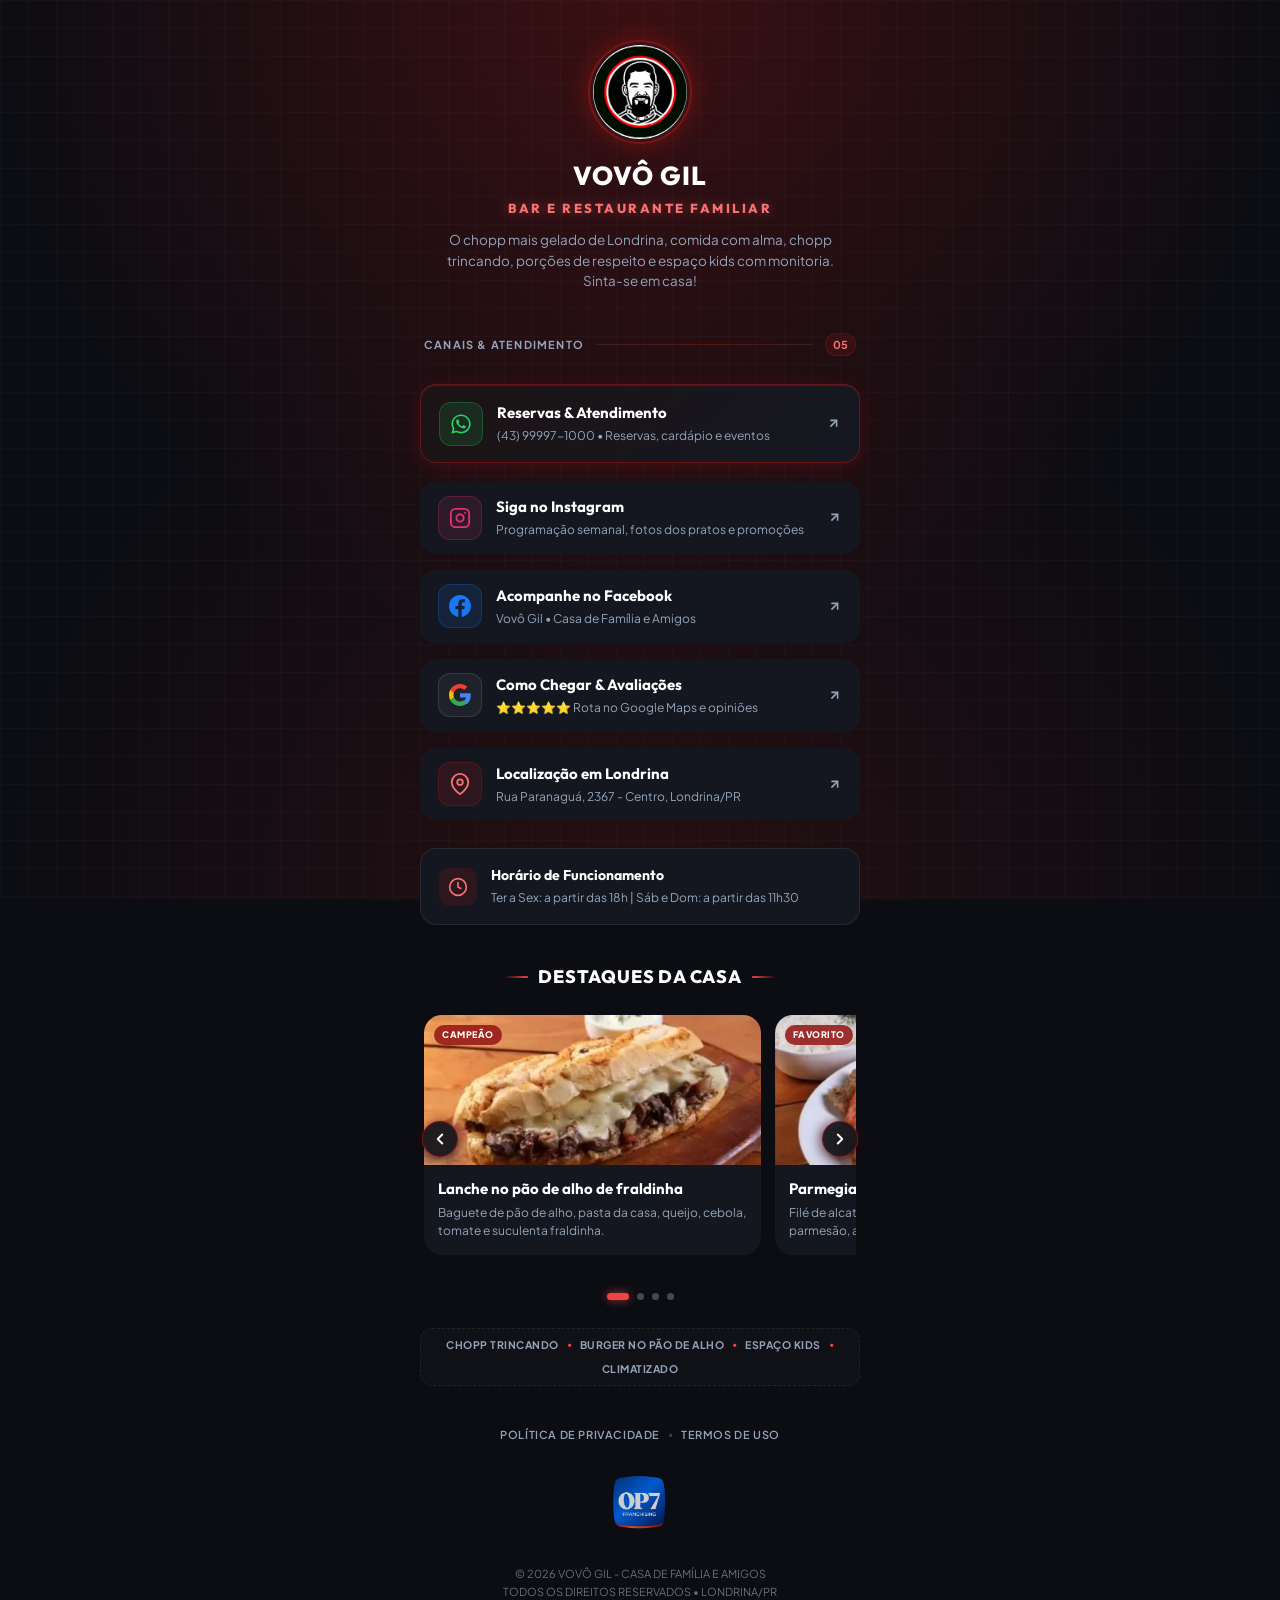
==== index.html @ 657c7de0 "feat: initial commit oplink vovo gil com carrossel e neon" ====
<!DOCTYPE html>
<html lang="pt-BR">
<head>
  <meta charset="UTF-8">
  <meta name="viewport" content="width=device-width, initial-scale=1.0, maximum-scale=1.0, user-scalable=no">
  
  <title>Vovô Gil | Bar, Choperia & Petiscaria Londrina</title>
  <meta name="description" content="Vovô Gil em Londrina - Casa de Família e Amigos. O chopp mais gelado, porções exclusivas, parmegianas e o famoso burger no pão de alho. Faça sua reserva!">
  <meta name="keywords" content="Vovô Gil Londrina, bar Londrina, chopp Londrina, restaurante Paranaguá Londrina, porções Londrina, hamburguer pão de alho">
  
  <!-- OpenGraph / Social Media Meta Tags -->
  <meta property="og:type" content="website">
  <meta property="og:url" content="https://vovogil.com.br/">
  <meta property="og:site_name" content="Vovô Gil Oficial">
  <meta property="og:title" content="Vovô Gil | OPLink Oficial">
  <meta property="og:description" content="Casa de família e amigos em Londrina. Chopp trincando, burgers artesanais, porções e música ao vivo.">
  <meta property="og:image" content="/logo-vovogil.png">
  <meta property="og:image:type" content="image/png">

  <!-- Twitter / X Cards -->
  <meta name="twitter:card" content="summary_large_image">
  <meta name="twitter:title" content="Vovô Gil | OPLink Oficial">
  <meta name="twitter:description" content="Casa de família e amigos em Londrina. O chopp mais gelado e as melhores porções!">
  <meta name="twitter:image" content="/logo-vovogil.png">

  <!-- Favicon & Apple Touch Icon -->
  <link rel="icon" type="image/svg+xml" href="./favicon.svg">
  <link rel="apple-touch-icon" href="./favicon.svg">

  <!-- Google Fonts -->
  <link rel="preconnect" href="https://fonts.googleapis.com">
  <link rel="preconnect" href="https://fonts.gstatic.com" crossorigin>
  <link href="https://fonts.googleapis.com/css2?family=Outfit:wght@500;600;700;800;900&family=Plus+Jakarta+Sans:wght@400;500;600;700;800&display=swap" rel="stylesheet">

  <!-- Main CSS -->
  <link rel="stylesheet" href="./style.css">
</head>
<body>

  <!-- Ambient Amber / Warm Glow Background -->
  <div class="ambient-glow" aria-hidden="true"></div>

  <!-- Main Mobile Page Wrapper -->
  <main class="page-wrapper">

    <!-- Header Section -->
    <header class="profile-header">
      <h1 class="sr-only">Vovô Gil - Bar e Choperia Londrina</h1>
      
      <!-- Brand Avatar / Official Logo Container -->
      <div class="brand-logo-container">
        <div class="brand-avatar-badge">
          <img src="./logo-vovogil.webp" alt="Logo Oficial Vovô Gil" class="brand-logo-img" width="88" height="88">
        </div>
        <div class="brand-titles">
          <h2 class="brand-name">VOVÔ GIL</h2>
          <span class="brand-tagline">BAR E RESTAURANTE FAMILIAR</span>
        </div>
      </div>

      <p class="brand-bio">
        O chopp mais gelado de Londrina, comida com alma, chopp trincando, porções de respeito e espaço kids com monitoria. Sinta-se em casa!
      </p>
    </header>

    <!-- Section Divider -->
    <div class="section-divider">
      <span class="divider-label">CANAIS & ATENDIMENTO</span>
      <div class="divider-line" aria-hidden="true"></div>
      <span class="divider-counter">05</span>
    </div>

    <!-- Main Links Stack -->
    <nav class="links-list" aria-label="Links Principais do Vovô Gil">

      <!-- 1. Master CTA: WhatsApp Reservas & Informações -->
      <a href="https://wa.me/5543999971000?text=Ol%C3%A1!%20Vim%20pelo%20OPLink%20do%20Vov%C3%B4%20Gil%20e%20gostaria%20de%20informa%C3%A7%C3%B5es%20e%20reservas." 
         target="_blank" 
         rel="noopener noreferrer" 
         class="btn-vovogil-highlight" 
         id="btn-whatsapp-reservas">
        <div class="btn-left-content">
          <div class="icon-box icon-box-wsp" aria-hidden="true">
            <svg width="22" height="22" viewBox="0 0 448 512" fill="currentColor">
              <path d="M380.9 97.1C339 55.1 283.2 32 223.9 32c-122.4 0-222 99.6-222 222 0 39.1 10.2 77.3 29.6 111L0 480l117.7-30.9c32.4 17.7 68.9 27 106.1 27h.1c122.3 0 224.1-99.6 224.1-222 0-59.3-25.2-115-67.1-157zm-157 341.6c-33.2 0-65.7-8.9-94-25.7l-6.7-4-69.8 18.3 18.6-68.1-4.4-7c-18.5-29.4-28.2-63.3-28.2-98.2 0-101.7 82.8-184.5 184.6-184.5 49.3 0 95.6 19.2 130.4 54.1 34.8 34.9 56.2 81.2 56.1 130.5 0 101.8-84.9 184.6-186.6 184.6zm101.2-138.2c-5.5-2.8-32.8-16.2-37.9-18-5.1-1.9-8.8-2.8-12.5 2.8-3.7 5.6-14.3 18-17.6 21.8-3.2 3.7-6.5 4.2-12 1.4-32.6-16.3-54-29.1-75.5-66-5.7-9.8 5.7-9.1 16.3-30.3 1.8-3.7.9-6.9-.5-9.7-1.4-2.8-12.5-30.1-17.1-41.2-4.5-10.8-9.1-9.3-12.5-9.5-3.2-.2-6.9-.2-10.6-.2-3.7 0-9.7 1.4-14.8 6.9-5.1 5.6-19.4 19-19.4 46.3 0 27.3 19.9 53.7 22.6 57.4 2.8 3.7 39.1 59.7 94.8 83.8 35.2 15.2 49 16.5 66.6 13.9 10.7-1.6 32.8-13.4 37.4-26.4 4.6-13 4.6-24.1 3.2-26.4-1.3-2.5-5-3.9-10.5-6.6z"/>
            </svg>
          </div>
          <div class="btn-text-group">
            <span class="btn-title btn-title-vovogil">Reservas & Atendimento</span>
            <span class="btn-subtitle">(43) 99997-1000 • Reservas, cardápio e eventos</span>
          </div>
        </div>
        <div class="btn-action-icon" aria-hidden="true">
          <svg width="15" height="15" viewBox="0 0 24 24" fill="none" stroke="currentColor" stroke-width="2.5">
            <line x1="7" y1="17" x2="17" y2="7"></line>
            <polyline points="7 7 17 7 17 17"></polyline>
          </svg>
        </div>
      </a>

      <!-- 2. Instagram Oficial -->
      <a href="https://www.instagram.com/vovogiloficial/" 
         target="_blank" 
         rel="noopener noreferrer" 
         class="btn-card-standard" 
         id="btn-instagram">
        <div class="btn-left-content">
          <div class="icon-box icon-box-insta" aria-hidden="true">
            <svg width="22" height="22" viewBox="0 0 24 24" fill="none" stroke="currentColor" stroke-width="2" stroke-linecap="round" stroke-linejoin="round">
              <rect x="2" y="2" width="20" height="20" rx="5" ry="5"></rect>
              <path d="M16 11.37A4 4 0 1 1 12.63 8 4 4 0 0 1 16 11.37z"></path>
              <line x1="17.5" y1="6.5" x2="17.51" y2="6.5"></line>
            </svg>
          </div>
          <div class="btn-text-group">
            <span class="btn-title">Siga no Instagram</span>
            <span class="btn-subtitle">Programação semanal, fotos dos pratos e promoções</span>
          </div>
        </div>
        <div class="btn-action-icon" aria-hidden="true">
          <svg width="15" height="15" viewBox="0 0 24 24" fill="none" stroke="currentColor" stroke-width="2.5">
            <line x1="7" y1="17" x2="17" y2="7"></line>
            <polyline points="7 7 17 7 17 17"></polyline>
          </svg>
        </div>
      </a>

      <!-- 3. Página Oficial no Facebook -->
      <a href="https://web.facebook.com/vovogiloficial?locale=pt_BR" 
         target="_blank" 
         rel="noopener noreferrer" 
         class="btn-card-standard" 
         id="btn-facebook">
        <div class="btn-left-content">
          <div class="icon-box icon-box-fb" aria-hidden="true">
            <svg width="22" height="22" viewBox="0 0 24 24" fill="currentColor">
              <path d="M24 12.073c0-6.627-5.373-12-12-12s-12 5.373-12 12c0 5.99 4.388 10.954 10.125 11.854v-8.385H7.078v-3.47h3.047V9.43c0-3.007 1.792-4.669 4.533-4.669 1.312 0 2.686.235 2.686.235v2.953H15.83c-1.491 0-1.956.925-1.956 1.874v2.25h3.328l-.532 3.47h-2.796v8.385C19.612 23.027 24 18.062 24 12.073z"/>
            </svg>
          </div>
          <div class="btn-text-group">
            <span class="btn-title">Acompanhe no Facebook</span>
            <span class="btn-subtitle">Vovô Gil • Casa de Família e Amigos</span>
          </div>
        </div>
        <div class="btn-action-icon" aria-hidden="true">
          <svg width="15" height="15" viewBox="0 0 24 24" fill="none" stroke="currentColor" stroke-width="2.5">
            <line x1="7" y1="17" x2="17" y2="7"></line>
            <polyline points="7 7 17 7 17 17"></polyline>
          </svg>
        </div>
      </a>

      <!-- 4. Avaliações & Como Chegar (Google Maps) -->
      <a href="https://www.google.com/maps/place/vovo+gil/data=!4m2!3m1!1s0x94eb434f8090bf03:0x4964ea86ef2a4928?sa=X&ved=1t:242&ictx=111" 
         target="_blank" 
         rel="noopener noreferrer" 
         class="btn-card-standard" 
         id="btn-google-maps">
        <div class="btn-left-content">
          <div class="icon-box icon-box-google" aria-hidden="true">
            <svg width="22" height="22" viewBox="0 0 24 24">
              <path fill="#4285F4" d="M23.745 12.27c0-.7-.06-1.4-.19-2.07H12v4.51h6.6c-.29 1.52-1.14 2.82-2.4 3.68v3.05h3.88c2.27-2.09 3.665-5.17 3.665-9.17z"/>
              <path fill="#34A853" d="M12 24c3.24 0 5.95-1.08 7.93-2.91l-3.88-3.05c-1.08.72-2.45 1.16-4.05 1.16-3.12 0-5.77-2.1-6.72-4.93H1.25v3.15C3.26 21.36 7.33 24 12 24z"/>
              <path fill="#FBBC05" d="M5.28 14.27c-.25-.72-.38-1.49-.38-2.27s.14-1.55.38-2.27V6.58H1.25C.45 8.18 0 10.03 0 12s.45 3.82 1.25 5.42l4.03-3.15z"/>
              <path fill="#EA4335" d="M12 4.75c1.77 0 3.35.61 4.6 1.8l3.42-3.42C17.95 1.19 15.24 0 12 0 7.33 0 3.26 2.64 1.25 6.58l4.03 3.15c.95-2.83 3.6-4.98 6.72-4.98z"/>
            </svg>
          </div>
          <div class="btn-text-group">
            <span class="btn-title">Como Chegar & Avaliações</span>
            <span class="btn-subtitle">⭐⭐⭐⭐⭐ Rota no Google Maps e opiniões</span>
          </div>
        </div>
        <div class="btn-action-icon" aria-hidden="true">
          <svg width="15" height="15" viewBox="0 0 24 24" fill="none" stroke="currentColor" stroke-width="2.5">
            <line x1="7" y1="17" x2="17" y2="7"></line>
            <polyline points="7 7 17 7 17 17"></polyline>
          </svg>
        </div>
      </a>

      <!-- 5. Localização Física -->
      <a href="https://www.google.com/maps/place/vovo+gil/data=!4m2!3m1!1s0x94eb434f8090bf03:0x4964ea86ef2a4928?sa=X&ved=1t:242&ictx=111" 
         target="_blank" 
         rel="noopener noreferrer" 
         class="btn-card-standard" 
         id="btn-localizacao">
        <div class="btn-left-content">
          <div class="icon-box icon-box-pin" aria-hidden="true">
            <svg width="22" height="22" viewBox="0 0 24 24" fill="none" stroke="currentColor" stroke-width="2" stroke-linecap="round" stroke-linejoin="round">
              <path d="M21 10c0 7-9 13-9 13s-9-6-9-13a9 9 0 0 1 18 0z"/>
              <circle cx="12" cy="10" r="3"/>
            </svg>
          </div>
          <div class="btn-text-group">
            <span class="btn-title">Localização em Londrina</span>
            <span class="btn-subtitle">Rua Paranaguá, 2367 - Centro, Londrina/PR</span>
          </div>
        </div>
        <div class="btn-action-icon" aria-hidden="true">
          <svg width="15" height="15" viewBox="0 0 24 24" fill="none" stroke="currentColor" stroke-width="2.5">
            <line x1="7" y1="17" x2="17" y2="7"></line>
            <polyline points="7 7 17 7 17 17"></polyline>
          </svg>
        </div>
      </a>

    </nav>

    <!-- Info Card: Horários & Estrutura (Abaixo da Localização) -->
    <section class="info-plant-card" aria-label="Informações do Vovô Gil">
      <div class="plant-header">
        <div class="plant-icon" aria-hidden="true">
          <svg width="20" height="20" viewBox="0 0 24 24" fill="none" stroke="currentColor" stroke-width="2">
            <circle cx="12" cy="12" r="10"></circle>
            <polyline points="12 6 12 12 16 14"></polyline>
          </svg>
        </div>
        <div class="plant-text-group">
          <h2 class="plant-title">Horário de Funcionamento</h2>
          <p class="plant-address">Ter a Sex: a partir das 18h | Sáb e Dom: a partir das 11h30</p>
        </div>
      </div>
    </section>

    <!-- Carrossel Destaques do Cardápio (No final) -->
    <section class="carousel-section" aria-label="Destaques do Cardápio Vovô Gil">
      <div class="carousel-header-center">
        <h2 class="carousel-title-highlight">Destaques da Casa</h2>
      </div>

      <div class="carousel-wrapper-with-arrows">
        <button type="button" class="carousel-side-arrow carousel-side-prev" id="carousel-prev" aria-label="Prato anterior">
          <svg width="18" height="18" viewBox="0 0 24 24" fill="none" stroke="currentColor" stroke-width="2.5" stroke-linecap="round" stroke-linejoin="round">
            <polyline points="15 18 9 12 15 6"></polyline>
          </svg>
        </button>

        <div class="carousel-container">
          <div class="carousel-track" id="carousel-track">

            <!-- Slide 1: Lanche no pão de alho de fraldinha -->
            <a href="https://virtual.cardapiosecia.com/vovo-gil/" target="_blank" rel="noopener noreferrer" class="dish-slide">
              <div class="dish-image-wrap">
                <img src="./pao-de-alho-fraldinha.webp" alt="Lanche no pão de alho de fraldinha" class="dish-image" loading="lazy" width="400" height="250">
                <span class="dish-tag">Campeão</span>
              </div>
              <div class="dish-body">
                <h3 class="dish-name">Lanche no pão de alho de fraldinha</h3>
                <p class="dish-desc">Baguete de pão de alho, pasta da casa, queijo, cebola, tomate e suculenta fraldinha.</p>
              </div>
            </a>

            <!-- Slide 2: Parmegiana de alcatra -->
            <a href="https://virtual.cardapiosecia.com/vovo-gil/" target="_blank" rel="noopener noreferrer" class="dish-slide">
              <div class="dish-image-wrap">
                <img src="./parmegiana-alcatra.webp" alt="Parmegiana de alcatra" class="dish-image" loading="lazy" width="400" height="250">
                <span class="dish-tag">Favorito</span>
              </div>
              <div class="dish-body">
                <h3 class="dish-name">Parmegiana de alcatra</h3>
                <p class="dish-desc">Filé de alcatra à milanesa, molho especial, muçarela, parmesão, arroz e batata rústica.</p>
              </div>
            </a>

            <!-- Slide 3: Talharim à bolonhesa ou sugo -->
            <a href="https://virtual.cardapiosecia.com/vovo-gil/" target="_blank" rel="noopener noreferrer" class="dish-slide">
              <div class="dish-image-wrap">
                <img src="./talharim.webp" alt="Talharim à bolonhesa ou molho sugo" class="dish-image" loading="lazy" width="400" height="250">
                <span class="dish-tag">Tradicional</span>
              </div>
              <div class="dish-body">
                <h3 class="dish-name">Talharim à bolonhesa ou sugo</h3>
                <p class="dish-desc">Tradicional talharim de massa leve e soltinha, servido com molho bolonhesa ou clássico sugo.</p>
              </div>
            </a>

            <!-- Slide 4: Churrasquinho do vovô -->
            <a href="https://virtual.cardapiosecia.com/vovo-gil/" target="_blank" rel="noopener noreferrer" class="dish-slide">
              <div class="dish-image-wrap">
                <img src="./churrasquinho-vovo.webp" alt="Churrasquinho do vovô" class="dish-image" loading="lazy" width="400" height="250">
                <span class="dish-tag">Para Compartilhar</span>
              </div>
              <div class="dish-body">
                <h3 class="dish-name">Churrasquinho do vovô</h3>
                <p class="dish-desc">Fraldinha, linguiça toscana, frango grelhado, pão de alho, mandioca, vinagrete e farofa.</p>
              </div>
            </a>

          </div>
        </div>

        <button type="button" class="carousel-side-arrow carousel-side-next" id="carousel-next" aria-label="Próximo prato">
          <svg width="18" height="18" viewBox="0 0 24 24" fill="none" stroke="currentColor" stroke-width="2.5" stroke-linecap="round" stroke-linejoin="round">
            <polyline points="9 18 15 12 9 6"></polyline>
          </svg>
        </button>
      </div>

      <!-- Indicadores claramente na parte de baixo -->
      <div class="carousel-indicators" id="carousel-dots" aria-hidden="true">
        <span class="carousel-dot active"></span>
        <span class="carousel-dot"></span>
        <span class="carousel-dot"></span>
        <span class="carousel-dot"></span>
      </div>
    </section>

    <!-- Destaques / Pills Bar -->
    <div class="compliance-pills-bar" aria-label="Diferenciais do Vovô Gil">
      <span class="pill-item">CHOPP TRINCANDO</span>
      <span class="pill-dot" aria-hidden="true">•</span>
      <span class="pill-item">BURGER NO PÃO DE ALHO</span>
      <span class="pill-dot" aria-hidden="true">•</span>
      <span class="pill-item">ESPAÇO KIDS</span>
      <span class="pill-dot" aria-hidden="true">•</span>
      <span class="pill-item">CLIMATIZADO</span>
    </div>

    <!-- Footer -->
    <footer class="page-footer">
      <div class="footer-links">
        <a href="./privacidade.html" target="_blank" rel="noopener noreferrer">POLÍTICA DE PRIVACIDADE</a>
        <span class="dot-separator">•</span>
        <a href="./termos.html" target="_blank" rel="noopener noreferrer">TERMOS DE USO</a>
      </div>

      <div class="footer-watermark">
        <a href="https://bmarketgo.com.br" target="_blank" rel="noopener noreferrer" class="bmk-link" aria-label="Desenvolvido por BMK Marketing & OP7 Franchising">
          <img src="./logo-footer.png" alt="OP7 Franchising" class="bmk-img" width="96" height="96">
        </a>
      </div>

      <p class="copyright-text">
        © 2026 VOVÔ GIL - CASA DE FAMÍLIA E AMIGOS<br>
        TODOS OS DIREITOS RESERVADOS • LONDRINA/PR
      </p>
    </footer>

  </main>

  <!-- Main JavaScript File -->
  <script src="./main.js"></script>

</body>
</html>
---- style.css ----
/* ==========================================================================
   DESIGN TOKENS & SYSTEM — VOVÔ GIL (OP7 MULTILINK)
   ========================================================================== */

:root {
  /* Vovô Gil Red Neon Palette */
  --vg-red: #931414;
  --vg-red-light: #B81D1D;
  --vg-red-glow: rgba(147, 20, 20, 0.45);
  --vg-gold: #F59E0B;
  --vg-dark: #121316;
  --vg-card: #181B22;
  --vg-card-border: rgba(255, 255, 255, 0.08);

  /* Theme Tokens */
  --bg-base: #0B0D12;
  --card-bg: #141720;
  --border-subtle: rgba(255, 255, 255, 0.08);
  --border-highlight: rgba(147, 20, 20, 0.65);

  --text-title: #FFFFFF;
  --text-body: #E2E8F0;
  --text-muted: #94A3B8;

  /* Typography */
  --font-display: 'Outfit', -apple-system, BlinkMacSystemFont, sans-serif;
  --font-body: 'Plus Jakarta Sans', -apple-system, BlinkMacSystemFont, sans-serif;

  /* Micro-transitions */
  --ease-snappy: 0.2s cubic-bezier(0.16, 1, 0.3, 1);
  --ease-smooth: 0.35s cubic-bezier(0.16, 1, 0.3, 1);
}

*, *::before, *::after {
  box-sizing: border-box;
  margin: 0;
  padding: 0;
}

.sr-only {
  position: absolute;
  width: 1px;
  height: 1px;
  padding: 0;
  margin: -1px;
  overflow: hidden;
  clip: rect(0, 0, 0, 0);
  white-space: nowrap;
  border-width: 0;
}

html {
  font-size: 16px;
  scroll-behavior: smooth;
  -webkit-text-size-adjust: 100%;
}

body {
  font-family: var(--font-body);
  background-color: var(--bg-base);
  color: var(--text-title);
  line-height: 1.55;
  min-height: 100vh;
  display: flex;
  justify-content: center;
  align-items: flex-start;
  overflow-x: hidden;
  -webkit-font-smoothing: antialiased;
  -moz-osx-font-smoothing: grayscale;
}

/* Ambient Subtle Energy Glow Neon */
.ambient-glow {
  position: fixed;
  inset: 0;
  z-index: 0;
  background-color: var(--bg-base);
  background-image: 
    linear-gradient(to right, rgba(255, 255, 255, 0.02) 1px, transparent 1px),
    linear-gradient(to bottom, rgba(255, 255, 255, 0.02) 1px, transparent 1px),
    radial-gradient(circle at 50% 0%, rgba(147, 20, 20, 0.35) 0%, transparent 60%),
    radial-gradient(circle at 50% 100%, rgba(147, 20, 20, 0.2) 0%, transparent 60%);
  background-size: 28px 28px, 28px 28px, 100% 100%, 100% 100%;
  pointer-events: none;
}

/* Page Wrapper */
.page-wrapper {
  position: relative;
  z-index: 1;
  width: 100%;
  max-width: 480px;
  min-height: 100vh;
  padding: 32px 20px 48px;
  display: flex;
  flex-direction: column;
  gap: 28px;
}

/* Header */
.profile-header {
  display: flex;
  flex-direction: column;
  align-items: center;
  text-align: center;
  padding: 8px 12px 14px;
}

.brand-logo-container {
  display: flex;
  flex-direction: column;
  align-items: center;
  gap: 12px;
  margin-bottom: 12px;
}

.brand-avatar-badge {
  width: 104px;
  height: 104px;
  border-radius: 50%;
  padding: 3px;
  background: radial-gradient(circle, rgba(147, 20, 20, 0.5) 0%, rgba(20, 23, 30, 0.95) 80%);
  border: 2px solid rgba(147, 20, 20, 0.8);
  display: flex;
  align-items: center;
  justify-content: center;
  box-shadow: 0 0 25px rgba(147, 20, 20, 0.6), inset 0 0 15px rgba(147, 20, 20, 0.4);
  overflow: hidden;
  transition: transform var(--ease-snappy), box-shadow var(--ease-snappy);
}

.brand-avatar-badge:hover {
  transform: scale(1.03);
  box-shadow: 0 0 35px rgba(147, 20, 20, 0.85), inset 0 0 20px rgba(147, 20, 20, 0.6);
}

.brand-logo-img {
  width: 100%;
  height: 100%;
  object-fit: cover;
  border-radius: 50%;
  display: block;
}

.brand-titles {
  display: flex;
  flex-direction: column;
  align-items: center;
  gap: 2px;
}

.brand-name {
  font-family: var(--font-display);
  font-size: 26px;
  font-weight: 800;
  letter-spacing: 1px;
  color: #FFFFFF;
}

.brand-tagline {
  font-family: var(--font-display);
  font-size: 13px;
  font-weight: 800;
  letter-spacing: 2.5px;
  color: #F87171;
  text-transform: uppercase;
  text-shadow: 0 0 12px rgba(248, 113, 113, 0.4);
}

.brand-bio {
  font-size: 13.5px;
  color: var(--text-muted);
  line-height: 1.5;
  max-width: 390px;
  margin: 0 auto;
}

/* Section Divider */
.section-divider {
  display: flex;
  align-items: center;
  gap: 12px;
  padding: 0 4px;
}

.divider-label {
  font-size: 11px;
  font-weight: 700;
  letter-spacing: 1.2px;
  color: var(--text-muted);
  text-transform: uppercase;
  white-space: nowrap;
}

.divider-line {
  flex: 1;
  height: 1px;
  background: linear-gradient(90deg, var(--border-subtle) 0%, rgba(147, 20, 20, 0.5) 50%, var(--border-subtle) 100%);
}

.divider-counter {
  font-size: 11px;
  font-weight: 700;
  color: #F87171;
  background: rgba(147, 20, 20, 0.2);
  padding: 2px 7px;
  border-radius: 999px;
  border: 1px solid rgba(147, 20, 20, 0.4);
}

/* Links List Stack */
.links-list {
  display: flex !important;
  flex-direction: column !important;
  gap: 16px !important;
  width: 100%;
}

/* Master CTA Highlight Button */
.btn-vovogil-highlight {
  display: flex;
  align-items: center;
  justify-content: space-between;
  padding: 16px 18px;
  margin-bottom: 2px;
  background: linear-gradient(135deg, #1C1315 0%, #151821 100%);
  border: 1.5px solid var(--border-highlight);
  border-radius: 16px;
  text-decoration: none;
  color: var(--text-title);
  box-shadow: 0 4px 20px rgba(147, 20, 20, 0.3), inset 0 1px 0 rgba(255, 255, 255, 0.08);
  transition: transform var(--ease-snappy), border-color var(--ease-snappy), box-shadow var(--ease-snappy);
}

.btn-vovogil-highlight:hover {
  transform: translateY(-2px);
  border-color: #EF4444;
  box-shadow: 0 8px 26px rgba(147, 20, 20, 0.5);
}

/* Standard Link Card */
.btn-card-standard {
  display: flex;
  align-items: center;
  justify-content: space-between;
  padding: 14px 18px;
  background: var(--card-bg);
  border: 1px solid var(--card-border);
  border-radius: 16px;
  text-decoration: none;
  color: var(--text-title);
  transition: transform var(--ease-snappy), border-color var(--ease-snappy), background-color var(--ease-snappy);
}

.btn-card-standard:hover {
  transform: translateY(-2px);
  border-color: rgba(147, 20, 20, 0.45);
  background: #1A1E29;
}

/* Button Left Content */
.btn-left-content {
  display: flex;
  align-items: center;
  gap: 14px;
}

/* Icon Box Variants */
.icon-box {
  width: 44px;
  height: 44px;
  border-radius: 12px;
  display: flex;
  align-items: center;
  justify-content: center;
  flex-shrink: 0;
}

.icon-box-wsp {
  background: rgba(37, 211, 102, 0.12);
  color: #25D366;
  border: 1px solid rgba(37, 211, 102, 0.25);
}

.icon-box-insta {
  background: rgba(225, 48, 108, 0.12);
  color: #E1306C;
  border: 1px solid rgba(225, 48, 108, 0.25);
}

.icon-box-fb {
  background: rgba(24, 119, 242, 0.12);
  color: #1877F2;
  border: 1px solid rgba(24, 119, 242, 0.25);
}

.icon-box-google {
  background: rgba(255, 255, 255, 0.05);
  border: 1px solid rgba(255, 255, 255, 0.1);
}

.icon-box-pin {
  background: rgba(147, 20, 20, 0.2);
  color: #F87171;
  border: 1px solid rgba(147, 20, 20, 0.4);
}

/* Text Group inside Buttons */
.btn-text-group {
  display: flex;
  flex-direction: column;
  gap: 3px;
  text-align: left;
}

.title-badge-row {
  display: flex;
  align-items: center;
  gap: 8px;
}

.btn-title {
  font-family: var(--font-display);
  font-size: 15px;
  font-weight: 700;
  color: #FFFFFF;
}

.btn-title-vovogil {
  color: #FFFFFF;
}

.btn-subtitle {
  font-size: 12px;
  color: var(--text-muted);
}

/* Badges */
.badge-tag-atendimento {
  font-size: 9.5px;
  font-weight: 800;
  letter-spacing: 0.8px;
  padding: 2px 7px;
  background: rgba(37, 211, 102, 0.15);
  color: #25D366;
  border: 1px solid rgba(37, 211, 102, 0.35);
  border-radius: 999px;
}

.badge-tag-destaque {
  font-size: 9.5px;
  font-weight: 700;
  padding: 2px 7px;
  background: rgba(225, 48, 108, 0.15);
  color: #FF5A8D;
  border: 1px solid rgba(225, 48, 108, 0.35);
  border-radius: 999px;
}

/* Action Arrow Icon */
.btn-action-icon {
  color: var(--text-muted);
  display: flex;
  align-items: center;
  justify-content: center;
  transition: transform var(--ease-snappy), color var(--ease-snappy);
}

.btn-vovogil-highlight:hover .btn-action-icon,
.btn-card-standard:hover .btn-action-icon {
  transform: translateX(2px) translateY(-2px);
  color: #FFFFFF;
}

/* Info Card */
.info-plant-card {
  background: var(--card-bg);
  border: 1px solid var(--border-subtle);
  border-radius: 16px;
  padding: 16px 18px;
}

.plant-header {
  display: flex;
  align-items: center;
  gap: 14px;
}

.plant-icon {
  width: 38px;
  height: 38px;
  border-radius: 10px;
  background: rgba(147, 20, 20, 0.2);
  color: #F87171;
  display: flex;
  align-items: center;
  justify-content: center;
  flex-shrink: 0;
}

.plant-text-group {
  display: flex;
  flex-direction: column;
  gap: 2px;
}

.plant-title {
  font-family: var(--font-display);
  font-size: 14px;
  font-weight: 700;
  color: #FFFFFF;
}

.plant-address {
  font-size: 12px;
  color: var(--text-muted);
}

/* ==========================================================================
   CARROSSEL — DESTAQUES DO CARDÁPIO
   ========================================================================== */
.carousel-section {
  display: flex;
  flex-direction: column;
  gap: 16px;
  margin-top: 6px;
}

.carousel-header-center {
  display: flex;
  justify-content: center;
  align-items: center;
  text-align: center;
  padding: 4px 0;
}

.carousel-title-highlight {
  font-family: var(--font-display);
  font-size: 18px;
  font-weight: 800;
  letter-spacing: 0.8px;
  color: #FFFFFF;
  text-transform: uppercase;
  position: relative;
  display: inline-flex;
  align-items: center;
  gap: 10px;
}

.carousel-title-highlight::before,
.carousel-title-highlight::after {
  content: '';
  width: 24px;
  height: 2px;
  background: linear-gradient(90deg, transparent, #EF4444);
  border-radius: 999px;
}

.carousel-title-highlight::after {
  background: linear-gradient(90deg, #EF4444, transparent);
}

.carousel-wrapper-with-arrows {
  position: relative;
  display: flex;
  align-items: center;
  width: 100%;
  padding: 0 4px;
}

.carousel-side-arrow {
  position: absolute;
  top: 50%;
  transform: translateY(-50%);
  z-index: 10;
  width: 36px;
  height: 36px;
  border-radius: 50%;
  background: rgba(18, 20, 27, 0.92);
  border: 1.5px solid rgba(147, 20, 20, 0.7);
  color: #FFFFFF;
  display: flex;
  align-items: center;
  justify-content: center;
  cursor: pointer;
  box-shadow: 0 4px 14px rgba(0, 0, 0, 0.6), 0 0 12px rgba(147, 20, 20, 0.45);
  backdrop-filter: blur(8px);
  transition: all var(--ease-snappy);
}

.carousel-side-arrow:hover {
  background: #931414;
  border-color: #EF4444;
  box-shadow: 0 0 18px rgba(239, 68, 68, 0.8);
  transform: translateY(-50%) scale(1.08);
}

.carousel-side-prev {
  left: 2px;
}

.carousel-side-next {
  right: 2px;
}

.carousel-container {
  position: relative;
  width: 100%;
  overflow: hidden;
  padding: 4px 0 6px;
}

.carousel-track {
  display: flex;
  gap: 14px;
  overflow-x: auto;
  scroll-snap-type: x mandatory;
  scroll-behavior: smooth;
  padding-bottom: 6px;
  -webkit-overflow-scrolling: touch;
  scrollbar-width: none;
}

.carousel-track::-webkit-scrollbar {
  display: none;
}

.dish-slide {
  flex: 0 0 78%;
  scroll-snap-align: start;
  background: var(--card-bg);
  border: 1px solid var(--card-border);
  border-radius: 18px;
  overflow: hidden;
  display: flex;
  flex-direction: column;
  transition: transform var(--ease-snappy), border-color var(--ease-snappy), box-shadow var(--ease-snappy);
  text-decoration: none;
  color: inherit;
}

.dish-slide:hover {
  border-color: rgba(147, 20, 20, 0.5);
  box-shadow: 0 8px 24px rgba(147, 20, 20, 0.25);
}

.dish-image-wrap {
  position: relative;
  width: 100%;
  height: 150px;
  background: #0E1017;
  overflow: hidden;
  display: flex;
  align-items: center;
  justify-content: center;
}

.dish-image {
  width: 100%;
  height: 100%;
  object-fit: cover;
  transition: transform 0.4s ease;
}

.dish-slide:hover .dish-image {
  transform: scale(1.05);
}

.dish-tag {
  position: absolute;
  top: 10px;
  left: 10px;
  font-size: 9px;
  font-weight: 800;
  letter-spacing: 0.5px;
  padding: 3px 8px;
  background: rgba(147, 20, 20, 0.85);
  color: #FFFFFF;
  border-radius: 999px;
  backdrop-filter: blur(4px);
  text-transform: uppercase;
}

.dish-body {
  padding: 14px 14px 16px;
  display: flex;
  flex-direction: column;
  gap: 6px;
  flex: 1;
}

.dish-name {
  font-family: var(--font-display);
  font-size: 15px;
  font-weight: 700;
  color: #FFFFFF;
  line-height: 1.3;
}

.dish-desc {
  font-size: 12px;
  color: var(--text-muted);
  line-height: 1.45;
  display: -webkit-box;
  -webkit-line-clamp: 2;
  -webkit-box-orient: vertical;
  overflow: hidden;
}

.carousel-indicators {
  display: flex;
  align-items: center;
  justify-content: center;
  gap: 8px;
  margin-top: 10px;
}

.carousel-dot {
  width: 7px;
  height: 7px;
  border-radius: 999px;
  background: rgba(255, 255, 255, 0.25);
  transition: all var(--ease-snappy);
  cursor: pointer;
}

.carousel-dot.active {
  width: 22px;
  background: #EF4444;
  box-shadow: 0 0 10px rgba(239, 68, 68, 0.7);
}

/* Pills Bar */
.compliance-pills-bar {
  display: flex;
  align-items: center;
  justify-content: center;
  flex-wrap: wrap;
  gap: 8px;
  padding: 8px 12px;
  background: rgba(255, 255, 255, 0.02);
  border: 1px dashed rgba(255, 255, 255, 0.08);
  border-radius: 12px;
}

.pill-item {
  font-size: 10.5px;
  font-weight: 700;
  letter-spacing: 0.5px;
  color: var(--text-muted);
}

.pill-dot {
  color: #EF4444;
  font-size: 10px;
}

/* Footer */
.page-footer {
  display: flex;
  flex-direction: column;
  align-items: center;
  text-align: center;
  gap: 16px;
  padding-top: 12px;
  margin-top: auto;
}

.footer-links {
  display: flex;
  align-items: center;
  gap: 8px;
}

.footer-links a {
  font-size: 11px;
  font-weight: 600;
  letter-spacing: 0.6px;
  color: var(--text-muted);
  text-decoration: none;
  transition: color var(--ease-snappy);
}

.footer-links a:hover {
  color: #FFFFFF;
}

.dot-separator {
  font-size: 10px;
  color: rgba(255, 255, 255, 0.2);
}

.footer-watermark {
  display: flex;
  align-items: center;
  justify-content: center;
}

.bmk-link {
  display: inline-block;
  opacity: 0.8;
  transition: opacity var(--ease-snappy);
}

.bmk-link:hover {
  opacity: 1;
}

.bmk-img {
  width: 90px;
  height: auto;
  display: block;
}

.copyright-text {
  font-size: 11px;
  color: rgba(255, 255, 255, 0.4);
  line-height: 1.6;
}
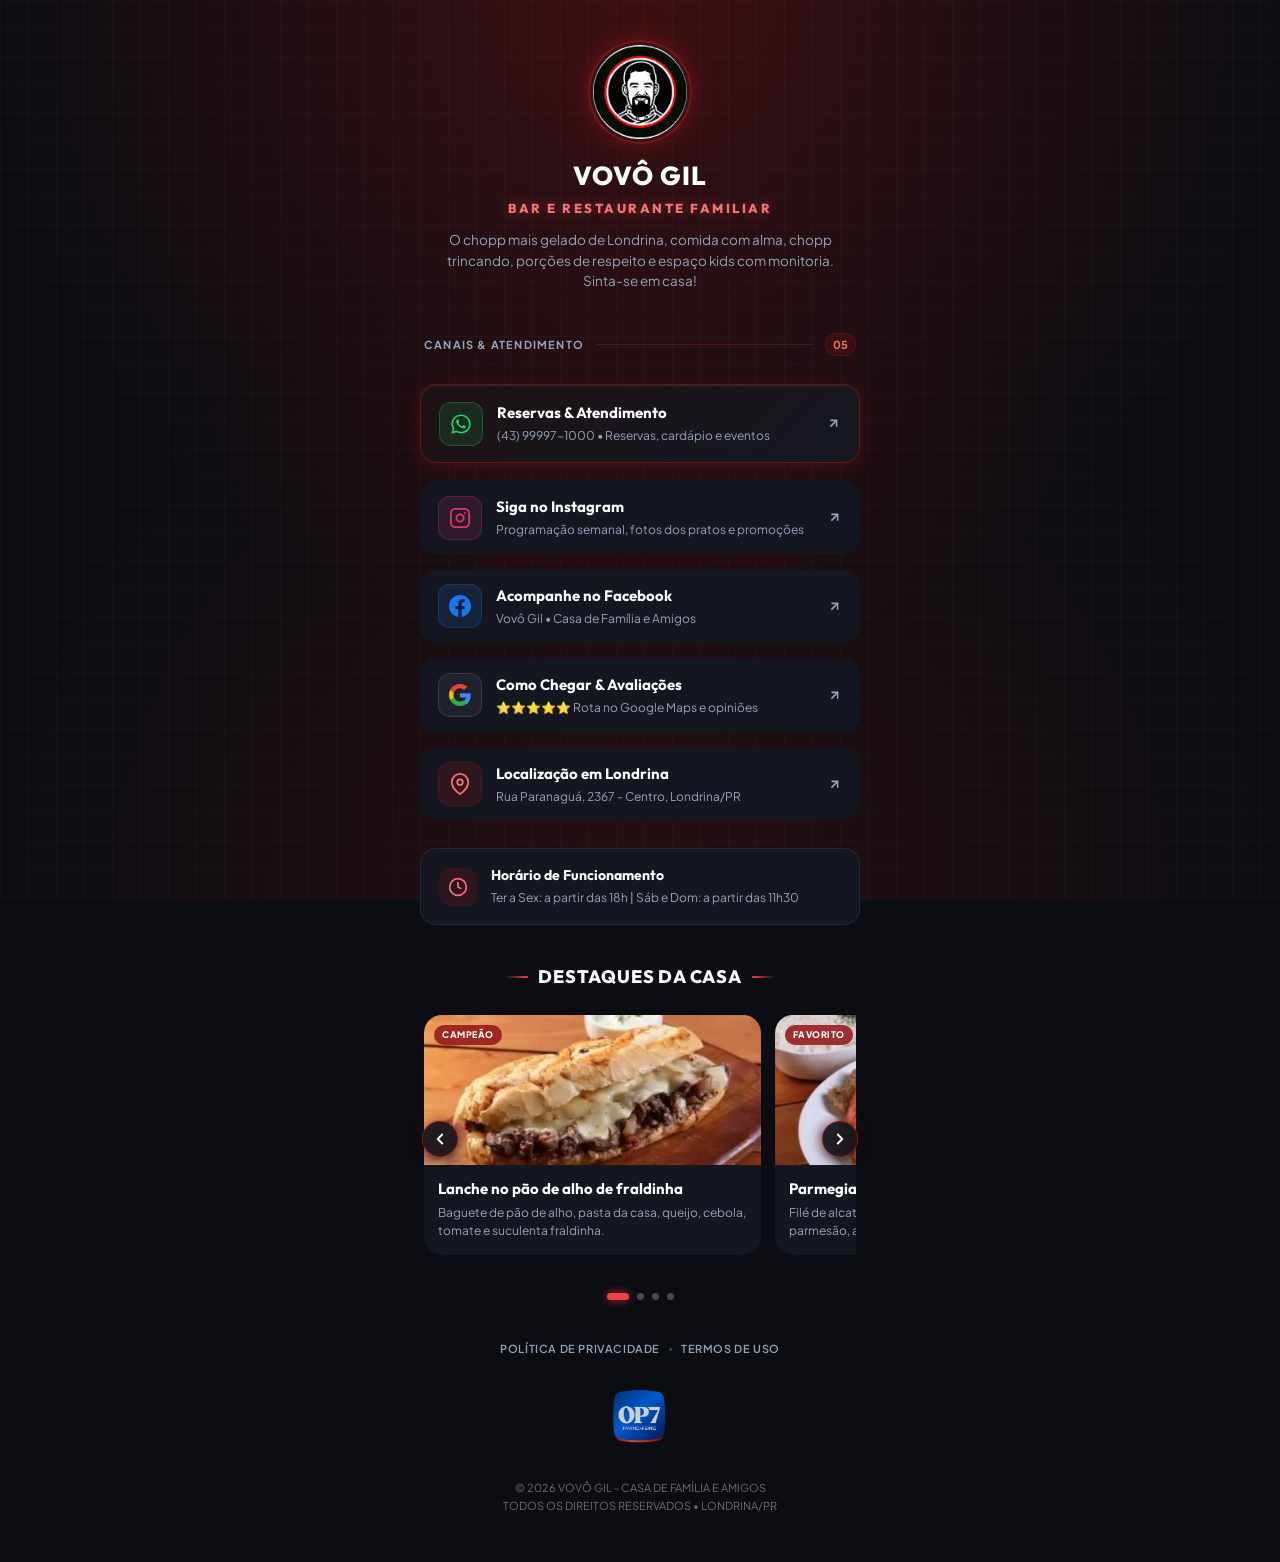
==== commit 4d25dbc1: "remove barra de destaques pills" ====
--- a/index.html
+++ b/index.html
@@ -1,4 +1,4 @@
-<!DOCTYPE html>
+﻿<!DOCTYPE html>
 <html lang="pt-BR">
 <head>
   <meta charset="UTF-8">
@@ -33,7 +33,728 @@
   <link href="https://fonts.googleapis.com/css2?family=Outfit:wght@500;600;700;800;900&family=Plus+Jakarta+Sans:wght@400;500;600;700;800&display=swap" rel="stylesheet">
 
   <!-- Main CSS -->
-  <link rel="stylesheet" href="./style.css">
+  <style>
+/* ==========================================================================
+   DESIGN TOKENS & SYSTEM — VOVÔ GIL (OP7 MULTILINK)
+   ========================================================================== */
+
+:root {
+  /* Vovô Gil Red Neon Palette */
+  --vg-red: #931414;
+  --vg-red-light: #B81D1D;
+  --vg-red-glow: rgba(147, 20, 20, 0.45);
+  --vg-gold: #F59E0B;
+  --vg-dark: #121316;
+  --vg-card: #181B22;
+  --vg-card-border: rgba(255, 255, 255, 0.08);
+
+  /* Theme Tokens */
+  --bg-base: #0B0D12;
+  --card-bg: #141720;
+  --border-subtle: rgba(255, 255, 255, 0.08);
+  --border-highlight: rgba(147, 20, 20, 0.65);
+
+  --text-title: #FFFFFF;
+  --text-body: #E2E8F0;
+  --text-muted: #94A3B8;
+
+  /* Typography */
+  --font-display: 'Outfit', -apple-system, BlinkMacSystemFont, sans-serif;
+  --font-body: 'Plus Jakarta Sans', -apple-system, BlinkMacSystemFont, sans-serif;
+
+  /* Micro-transitions */
+  --ease-snappy: 0.2s cubic-bezier(0.16, 1, 0.3, 1);
+  --ease-smooth: 0.35s cubic-bezier(0.16, 1, 0.3, 1);
+}
+
+*, *::before, *::after {
+  box-sizing: border-box;
+  margin: 0;
+  padding: 0;
+}
+
+.sr-only {
+  position: absolute;
+  width: 1px;
+  height: 1px;
+  padding: 0;
+  margin: -1px;
+  overflow: hidden;
+  clip: rect(0, 0, 0, 0);
+  white-space: nowrap;
+  border-width: 0;
+}
+
+html {
+  font-size: 16px;
+  scroll-behavior: smooth;
+  -webkit-text-size-adjust: 100%;
+}
+
+body {
+  font-family: var(--font-body);
+  background-color: var(--bg-base);
+  color: var(--text-title);
+  line-height: 1.55;
+  min-height: 100vh;
+  display: flex;
+  justify-content: center;
+  align-items: flex-start;
+  overflow-x: hidden;
+  -webkit-font-smoothing: antialiased;
+  -moz-osx-font-smoothing: grayscale;
+}
+
+/* Ambient Subtle Energy Glow Neon */
+.ambient-glow {
+  position: fixed;
+  inset: 0;
+  z-index: 0;
+  background-color: var(--bg-base);
+  background-image: 
+    linear-gradient(to right, rgba(255, 255, 255, 0.02) 1px, transparent 1px),
+    linear-gradient(to bottom, rgba(255, 255, 255, 0.02) 1px, transparent 1px),
+    radial-gradient(circle at 50% 0%, rgba(147, 20, 20, 0.35) 0%, transparent 60%),
+    radial-gradient(circle at 50% 100%, rgba(147, 20, 20, 0.2) 0%, transparent 60%);
+  background-size: 28px 28px, 28px 28px, 100% 100%, 100% 100%;
+  pointer-events: none;
+}
+
+/* Page Wrapper */
+.page-wrapper {
+  position: relative;
+  z-index: 1;
+  width: 100%;
+  max-width: 480px;
+  min-height: 100vh;
+  padding: 32px 20px 48px;
+  display: flex;
+  flex-direction: column;
+  gap: 28px;
+}
+
+/* Header */
+.profile-header {
+  display: flex;
+  flex-direction: column;
+  align-items: center;
+  text-align: center;
+  padding: 8px 12px 14px;
+}
+
+.brand-logo-container {
+  display: flex;
+  flex-direction: column;
+  align-items: center;
+  gap: 12px;
+  margin-bottom: 12px;
+}
+
+.brand-avatar-badge {
+  width: 104px;
+  height: 104px;
+  border-radius: 50%;
+  padding: 3px;
+  background: radial-gradient(circle, rgba(147, 20, 20, 0.5) 0%, rgba(20, 23, 30, 0.95) 80%);
+  border: 2px solid rgba(147, 20, 20, 0.8);
+  display: flex;
+  align-items: center;
+  justify-content: center;
+  box-shadow: 0 0 25px rgba(147, 20, 20, 0.6), inset 0 0 15px rgba(147, 20, 20, 0.4);
+  overflow: hidden;
+  transition: transform var(--ease-snappy), box-shadow var(--ease-snappy);
+}
+
+.brand-avatar-badge:hover {
+  transform: scale(1.03);
+  box-shadow: 0 0 35px rgba(147, 20, 20, 0.85), inset 0 0 20px rgba(147, 20, 20, 0.6);
+}
+
+.brand-logo-img {
+  width: 100%;
+  height: 100%;
+  object-fit: cover;
+  border-radius: 50%;
+  display: block;
+}
+
+.brand-titles {
+  display: flex;
+  flex-direction: column;
+  align-items: center;
+  gap: 2px;
+}
+
+.brand-name {
+  font-family: var(--font-display);
+  font-size: 26px;
+  font-weight: 800;
+  letter-spacing: 1px;
+  color: #FFFFFF;
+}
+
+.brand-tagline {
+  font-family: var(--font-display);
+  font-size: 13px;
+  font-weight: 800;
+  letter-spacing: 2.5px;
+  color: #F87171;
+  text-transform: uppercase;
+  text-shadow: 0 0 12px rgba(248, 113, 113, 0.4);
+}
+
+.brand-bio {
+  font-size: 13.5px;
+  color: var(--text-muted);
+  line-height: 1.5;
+  max-width: 390px;
+  margin: 0 auto;
+}
+
+/* Section Divider */
+.section-divider {
+  display: flex;
+  align-items: center;
+  gap: 12px;
+  padding: 0 4px;
+}
+
+.divider-label {
+  font-size: 11px;
+  font-weight: 700;
+  letter-spacing: 1.2px;
+  color: var(--text-muted);
+  text-transform: uppercase;
+  white-space: nowrap;
+}
+
+.divider-line {
+  flex: 1;
+  height: 1px;
+  background: linear-gradient(90deg, var(--border-subtle) 0%, rgba(147, 20, 20, 0.5) 50%, var(--border-subtle) 100%);
+}
+
+.divider-counter {
+  font-size: 11px;
+  font-weight: 700;
+  color: #F87171;
+  background: rgba(147, 20, 20, 0.2);
+  padding: 2px 7px;
+  border-radius: 999px;
+  border: 1px solid rgba(147, 20, 20, 0.4);
+}
+
+/* Links List Stack */
+.links-list {
+  display: flex !important;
+  flex-direction: column !important;
+  gap: 16px !important;
+  width: 100%;
+}
+
+/* Master CTA Highlight Button */
+.btn-vovogil-highlight {
+  display: flex;
+  align-items: center;
+  justify-content: space-between;
+  padding: 16px 18px;
+  margin-bottom: 2px;
+  background: linear-gradient(135deg, #1C1315 0%, #151821 100%);
+  border: 1.5px solid var(--border-highlight);
+  border-radius: 16px;
+  text-decoration: none;
+  color: var(--text-title);
+  box-shadow: 0 4px 20px rgba(147, 20, 20, 0.3), inset 0 1px 0 rgba(255, 255, 255, 0.08);
+  transition: transform var(--ease-snappy), border-color var(--ease-snappy), box-shadow var(--ease-snappy);
+}
+
+.btn-vovogil-highlight:hover {
+  transform: translateY(-2px);
+  border-color: #EF4444;
+  box-shadow: 0 8px 26px rgba(147, 20, 20, 0.5);
+}
+
+/* Standard Link Card */
+.btn-card-standard {
+  display: flex;
+  align-items: center;
+  justify-content: space-between;
+  padding: 14px 18px;
+  background: var(--card-bg);
+  border: 1px solid var(--card-border);
+  border-radius: 16px;
+  text-decoration: none;
+  color: var(--text-title);
+  transition: transform var(--ease-snappy), border-color var(--ease-snappy), background-color var(--ease-snappy);
+}
+
+.btn-card-standard:hover {
+  transform: translateY(-2px);
+  border-color: rgba(147, 20, 20, 0.45);
+  background: #1A1E29;
+}
+
+/* Button Left Content */
+.btn-left-content {
+  display: flex;
+  align-items: center;
+  gap: 14px;
+}
+
+/* Icon Box Variants */
+.icon-box {
+  width: 44px;
+  height: 44px;
+  border-radius: 12px;
+  display: flex;
+  align-items: center;
+  justify-content: center;
+  flex-shrink: 0;
+}
+
+.icon-box-wsp {
+  background: rgba(37, 211, 102, 0.12);
+  color: #25D366;
+  border: 1px solid rgba(37, 211, 102, 0.25);
+}
+
+.icon-box-insta {
+  background: rgba(225, 48, 108, 0.12);
+  color: #E1306C;
+  border: 1px solid rgba(225, 48, 108, 0.25);
+}
+
+.icon-box-fb {
+  background: rgba(24, 119, 242, 0.12);
+  color: #1877F2;
+  border: 1px solid rgba(24, 119, 242, 0.25);
+}
+
+.icon-box-google {
+  background: rgba(255, 255, 255, 0.05);
+  border: 1px solid rgba(255, 255, 255, 0.1);
+}
+
+.icon-box-pin {
+  background: rgba(147, 20, 20, 0.2);
+  color: #F87171;
+  border: 1px solid rgba(147, 20, 20, 0.4);
+}
+
+/* Text Group inside Buttons */
+.btn-text-group {
+  display: flex;
+  flex-direction: column;
+  gap: 3px;
+  text-align: left;
+}
+
+.title-badge-row {
+  display: flex;
+  align-items: center;
+  gap: 8px;
+}
+
+.btn-title {
+  font-family: var(--font-display);
+  font-size: 15px;
+  font-weight: 700;
+  color: #FFFFFF;
+}
+
+.btn-title-vovogil {
+  color: #FFFFFF;
+}
+
+.btn-subtitle {
+  font-size: 12px;
+  color: var(--text-muted);
+}
+
+/* Badges */
+.badge-tag-atendimento {
+  font-size: 9.5px;
+  font-weight: 800;
+  letter-spacing: 0.8px;
+  padding: 2px 7px;
+  background: rgba(37, 211, 102, 0.15);
+  color: #25D366;
+  border: 1px solid rgba(37, 211, 102, 0.35);
+  border-radius: 999px;
+}
+
+.badge-tag-destaque {
+  font-size: 9.5px;
+  font-weight: 700;
+  padding: 2px 7px;
+  background: rgba(225, 48, 108, 0.15);
+  color: #FF5A8D;
+  border: 1px solid rgba(225, 48, 108, 0.35);
+  border-radius: 999px;
+}
+
+/* Action Arrow Icon */
+.btn-action-icon {
+  color: var(--text-muted);
+  display: flex;
+  align-items: center;
+  justify-content: center;
+  transition: transform var(--ease-snappy), color var(--ease-snappy);
+}
+
+.btn-vovogil-highlight:hover .btn-action-icon,
+.btn-card-standard:hover .btn-action-icon {
+  transform: translateX(2px) translateY(-2px);
+  color: #FFFFFF;
+}
+
+/* Info Card */
+.info-plant-card {
+  background: var(--card-bg);
+  border: 1px solid var(--border-subtle);
+  border-radius: 16px;
+  padding: 16px 18px;
+}
+
+.plant-header {
+  display: flex;
+  align-items: center;
+  gap: 14px;
+}
+
+.plant-icon {
+  width: 38px;
+  height: 38px;
+  border-radius: 10px;
+  background: rgba(147, 20, 20, 0.2);
+  color: #F87171;
+  display: flex;
+  align-items: center;
+  justify-content: center;
+  flex-shrink: 0;
+}
+
+.plant-text-group {
+  display: flex;
+  flex-direction: column;
+  gap: 2px;
+}
+
+.plant-title {
+  font-family: var(--font-display);
+  font-size: 14px;
+  font-weight: 700;
+  color: #FFFFFF;
+}
+
+.plant-address {
+  font-size: 12px;
+  color: var(--text-muted);
+}
+
+/* ==========================================================================
+   CARROSSEL — DESTAQUES DO CARDÁPIO
+   ========================================================================== */
+.carousel-section {
+  display: flex;
+  flex-direction: column;
+  gap: 16px;
+  margin-top: 6px;
+}
+
+.carousel-header-center {
+  display: flex;
+  justify-content: center;
+  align-items: center;
+  text-align: center;
+  padding: 4px 0;
+}
+
+.carousel-title-highlight {
+  font-family: var(--font-display);
+  font-size: 18px;
+  font-weight: 800;
+  letter-spacing: 0.8px;
+  color: #FFFFFF;
+  text-transform: uppercase;
+  position: relative;
+  display: inline-flex;
+  align-items: center;
+  gap: 10px;
+}
+
+.carousel-title-highlight::before,
+.carousel-title-highlight::after {
+  content: '';
+  width: 24px;
+  height: 2px;
+  background: linear-gradient(90deg, transparent, #EF4444);
+  border-radius: 999px;
+}
+
+.carousel-title-highlight::after {
+  background: linear-gradient(90deg, #EF4444, transparent);
+}
+
+.carousel-wrapper-with-arrows {
+  position: relative;
+  display: flex;
+  align-items: center;
+  width: 100%;
+  padding: 0 4px;
+}
+
+.carousel-side-arrow {
+  position: absolute;
+  top: 50%;
+  transform: translateY(-50%);
+  z-index: 10;
+  width: 36px;
+  height: 36px;
+  border-radius: 50%;
+  background: rgba(18, 20, 27, 0.92);
+  border: 1.5px solid rgba(147, 20, 20, 0.7);
+  color: #FFFFFF;
+  display: flex;
+  align-items: center;
+  justify-content: center;
+  cursor: pointer;
+  box-shadow: 0 4px 14px rgba(0, 0, 0, 0.6), 0 0 12px rgba(147, 20, 20, 0.45);
+  backdrop-filter: blur(8px);
+  transition: all var(--ease-snappy);
+}
+
+.carousel-side-arrow:hover {
+  background: #931414;
+  border-color: #EF4444;
+  box-shadow: 0 0 18px rgba(239, 68, 68, 0.8);
+  transform: translateY(-50%) scale(1.08);
+}
+
+.carousel-side-prev {
+  left: 2px;
+}
+
+.carousel-side-next {
+  right: 2px;
+}
+
+.carousel-container {
+  position: relative;
+  width: 100%;
+  overflow: hidden;
+  padding: 4px 0 6px;
+}
+
+.carousel-track {
+  display: flex;
+  gap: 14px;
+  overflow-x: auto;
+  scroll-snap-type: x mandatory;
+  scroll-behavior: smooth;
+  padding-bottom: 6px;
+  -webkit-overflow-scrolling: touch;
+  scrollbar-width: none;
+}
+
+.carousel-track::-webkit-scrollbar {
+  display: none;
+}
+
+.dish-slide {
+  flex: 0 0 78%;
+  scroll-snap-align: start;
+  background: var(--card-bg);
+  border: 1px solid var(--card-border);
+  border-radius: 18px;
+  overflow: hidden;
+  display: flex;
+  flex-direction: column;
+  transition: transform var(--ease-snappy), border-color var(--ease-snappy), box-shadow var(--ease-snappy);
+  text-decoration: none;
+  color: inherit;
+}
+
+.dish-slide:hover {
+  border-color: rgba(147, 20, 20, 0.5);
+  box-shadow: 0 8px 24px rgba(147, 20, 20, 0.25);
+}
+
+.dish-image-wrap {
+  position: relative;
+  width: 100%;
+  height: 150px;
+  background: #0E1017;
+  overflow: hidden;
+  display: flex;
+  align-items: center;
+  justify-content: center;
+}
+
+.dish-image {
+  width: 100%;
+  height: 100%;
+  object-fit: cover;
+  transition: transform 0.4s ease;
+}
+
+.dish-slide:hover .dish-image {
+  transform: scale(1.05);
+}
+
+.dish-tag {
+  position: absolute;
+  top: 10px;
+  left: 10px;
+  font-size: 9px;
+  font-weight: 800;
+  letter-spacing: 0.5px;
+  padding: 3px 8px;
+  background: rgba(147, 20, 20, 0.85);
+  color: #FFFFFF;
+  border-radius: 999px;
+  backdrop-filter: blur(4px);
+  text-transform: uppercase;
+}
+
+.dish-body {
+  padding: 14px 14px 16px;
+  display: flex;
+  flex-direction: column;
+  gap: 6px;
+  flex: 1;
+}
+
+.dish-name {
+  font-family: var(--font-display);
+  font-size: 15px;
+  font-weight: 700;
+  color: #FFFFFF;
+  line-height: 1.3;
+}
+
+.dish-desc {
+  font-size: 12px;
+  color: var(--text-muted);
+  line-height: 1.45;
+  display: -webkit-box;
+  -webkit-line-clamp: 2;
+  -webkit-box-orient: vertical;
+  overflow: hidden;
+}
+
+.carousel-indicators {
+  display: flex;
+  align-items: center;
+  justify-content: center;
+  gap: 8px;
+  margin-top: 10px;
+}
+
+.carousel-dot {
+  width: 7px;
+  height: 7px;
+  border-radius: 999px;
+  background: rgba(255, 255, 255, 0.25);
+  transition: all var(--ease-snappy);
+  cursor: pointer;
+}
+
+.carousel-dot.active {
+  width: 22px;
+  background: #EF4444;
+  box-shadow: 0 0 10px rgba(239, 68, 68, 0.7);
+}
+
+/* Pills Bar */
+.compliance-pills-bar {
+  display: flex;
+  align-items: center;
+  justify-content: center;
+  flex-wrap: wrap;
+  gap: 8px;
+  padding: 8px 12px;
+  background: rgba(255, 255, 255, 0.02);
+  border: 1px dashed rgba(255, 255, 255, 0.08);
+  border-radius: 12px;
+}
+
+.pill-item {
+  font-size: 10.5px;
+  font-weight: 700;
+  letter-spacing: 0.5px;
+  color: var(--text-muted);
+}
+
+.pill-dot {
+  color: #EF4444;
+  font-size: 10px;
+}
+
+/* Footer */
+.page-footer {
+  display: flex;
+  flex-direction: column;
+  align-items: center;
+  text-align: center;
+  gap: 16px;
+  padding-top: 12px;
+  margin-top: auto;
+}
+
+.footer-links {
+  display: flex;
+  align-items: center;
+  gap: 8px;
+}
+
+.footer-links a {
+  font-size: 11px;
+  font-weight: 600;
+  letter-spacing: 0.6px;
+  color: var(--text-muted);
+  text-decoration: none;
+  transition: color var(--ease-snappy);
+}
+
+.footer-links a:hover {
+  color: #FFFFFF;
+}
+
+.dot-separator {
+  font-size: 10px;
+  color: rgba(255, 255, 255, 0.2);
+}
+
+.footer-watermark {
+  display: flex;
+  align-items: center;
+  justify-content: center;
+}
+
+.bmk-link {
+  display: inline-block;
+  opacity: 0.8;
+  transition: opacity var(--ease-snappy);
+}
+
+.bmk-link:hover {
+  opacity: 1;
+}
+
+.bmk-img {
+  width: 90px;
+  height: auto;
+  display: block;
+}
+
+.copyright-text {
+  font-size: 11px;
+  color: rgba(255, 255, 255, 0.4);
+  line-height: 1.6;
+}
+
+</style>
 </head>
 <body>
 
@@ -305,17 +1026,6 @@
       </div>
     </section>
 
-    <!-- Destaques / Pills Bar -->
-    <div class="compliance-pills-bar" aria-label="Diferenciais do Vovô Gil">
-      <span class="pill-item">CHOPP TRINCANDO</span>
-      <span class="pill-dot" aria-hidden="true">•</span>
-      <span class="pill-item">BURGER NO PÃO DE ALHO</span>
-      <span class="pill-dot" aria-hidden="true">•</span>
-      <span class="pill-item">ESPAÇO KIDS</span>
-      <span class="pill-dot" aria-hidden="true">•</span>
-      <span class="pill-item">CLIMATIZADO</span>
-    </div>
-
     <!-- Footer -->
     <footer class="page-footer">
       <div class="footer-links">
@@ -339,7 +1049,88 @@
   </main>
 
   <!-- Main JavaScript File -->
-  <script src="./main.js"></script>
+  <script>
+/* ==========================================================================
+   MAIN JAVASCRIPT — VOVÔ GIL (OPLINK OFICIAL)
+   ========================================================================== */
+
+document.addEventListener('DOMContentLoaded', () => {
+  initAnalyticsTracking();
+  initCarousel();
+});
+
+/**
+ * GA4 / Analytics CTA Click Event Tracking
+ */
+function initAnalyticsTracking() {
+  const trackableLinks = document.querySelectorAll('a[id^="btn-"], .dish-slide');
+  
+  trackableLinks.forEach(link => {
+    link.addEventListener('click', () => {
+      const linkId = link.getAttribute('id') || 'dish-item';
+      const linkLabel = link.querySelector('.btn-title, .dish-name')?.textContent?.trim() || linkId;
+      
+      if (typeof window.gtag === 'function') {
+        window.gtag('event', 'cta_click', {
+          'cta_id': linkId,
+          'cta_label': linkLabel,
+          'page_location': window.location.href
+        });
+      }
+    });
+  });
+}
+
+/**
+ * Carrossel Destaques do Cardápio
+ */
+function initCarousel() {
+  const track = document.getElementById('carousel-track');
+  const prevBtn = document.getElementById('carousel-prev');
+  const nextBtn = document.getElementById('carousel-next');
+  const dots = document.querySelectorAll('#carousel-dots .carousel-dot');
+
+  if (!track) return;
+
+  const slides = track.querySelectorAll('.dish-slide');
+  if (!slides.length) return;
+
+  function updateActiveDot() {
+    const scrollLeft = track.scrollLeft;
+    const slideWidth = slides[0].offsetWidth + 12; // slide width + gap
+    const activeIndex = Math.round(scrollLeft / slideWidth);
+
+    dots.forEach((dot, index) => {
+      dot.classList.toggle('active', index === activeIndex);
+    });
+  }
+
+  track.addEventListener('scroll', updateActiveDot, { passive: true });
+
+  if (prevBtn) {
+    prevBtn.addEventListener('click', () => {
+      const slideWidth = slides[0].offsetWidth + 12;
+      track.scrollBy({ left: -slideWidth, behavior: 'smooth' });
+    });
+  }
+
+  if (nextBtn) {
+    nextBtn.addEventListener('click', () => {
+      const slideWidth = slides[0].offsetWidth + 12;
+      track.scrollBy({ left: slideWidth, behavior: 'smooth' });
+    });
+  }
+
+  dots.forEach((dot, index) => {
+    dot.addEventListener('click', () => {
+      const slideWidth = slides[0].offsetWidth + 12;
+      track.scrollTo({ left: index * slideWidth, behavior: 'smooth' });
+    });
+  });
+}
+
+
+</script>
 
 </body>
 </html>
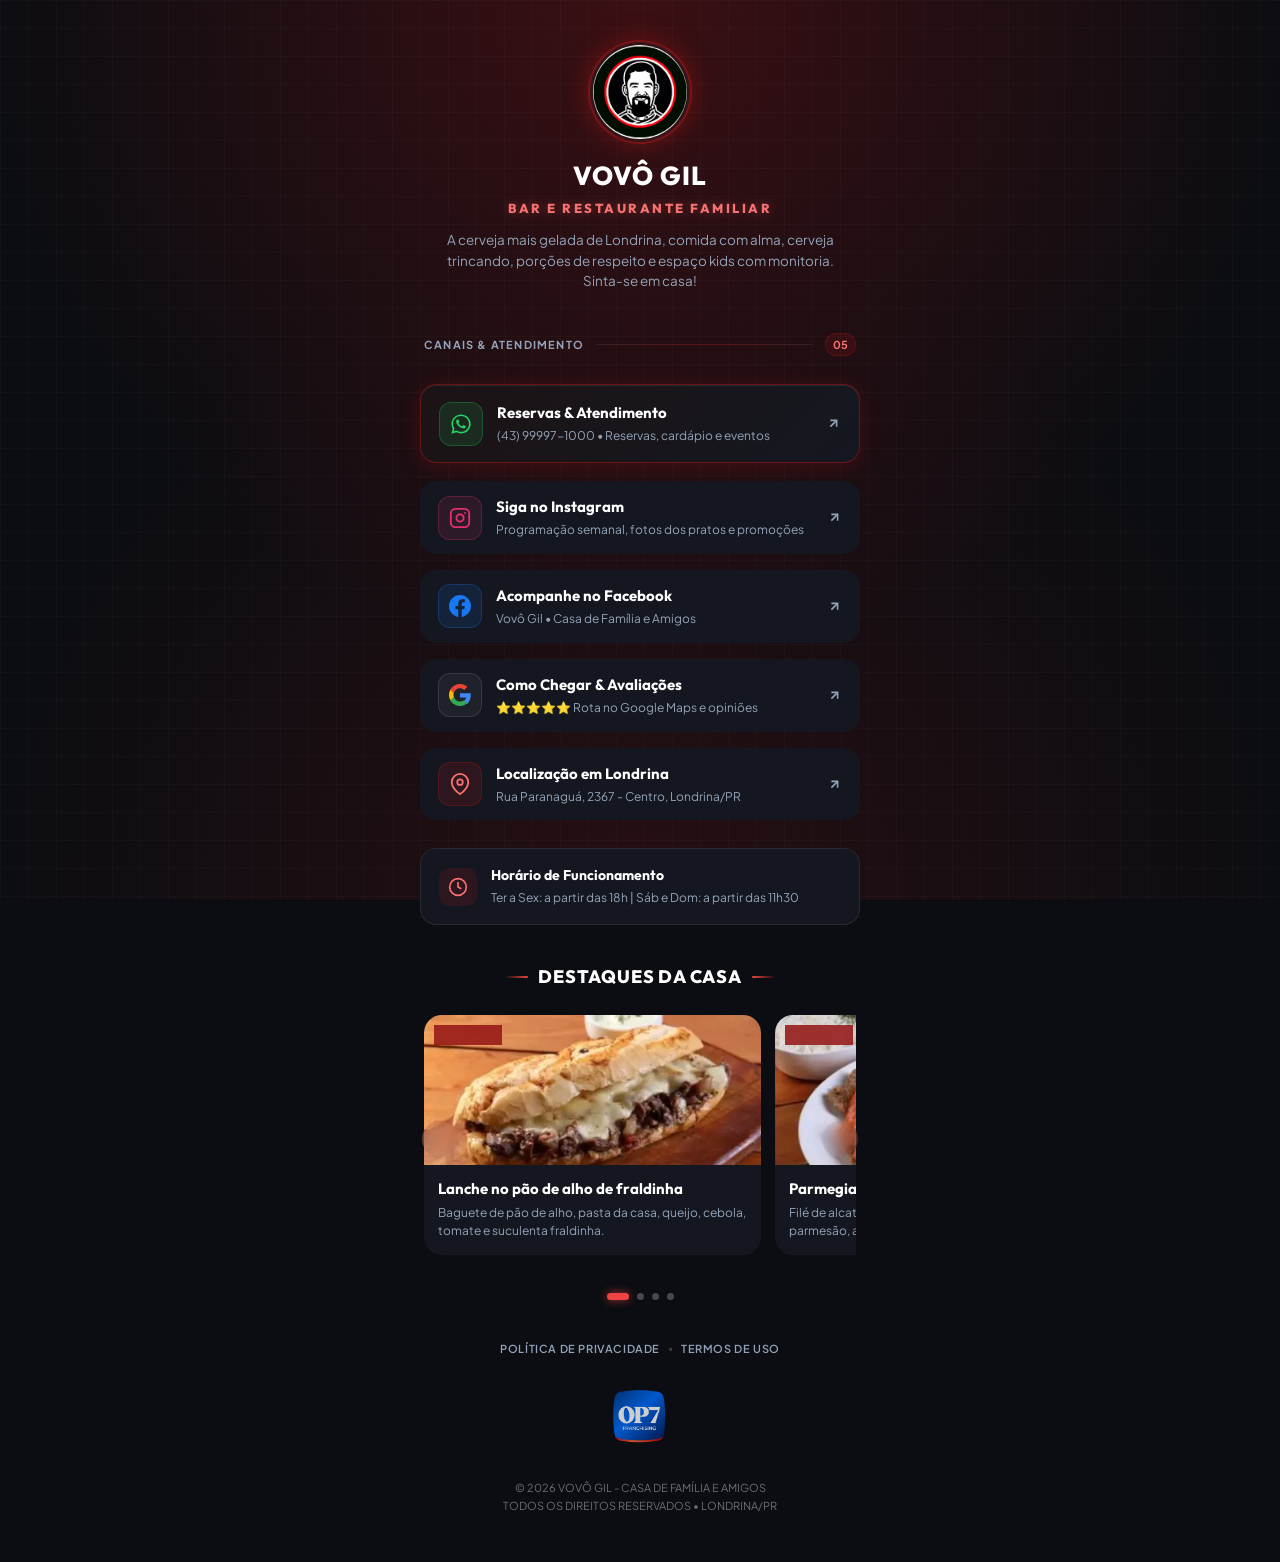
==== commit 0b19f00f: "fix: substitui chopp por cerveja e atualiza referencias" ====
--- a/index.html
+++ b/index.html
@@ -1,26 +1,26 @@
-﻿<!DOCTYPE html>
+<!DOCTYPE html>
 <html lang="pt-BR">
 <head>
   <meta charset="UTF-8">
   <meta name="viewport" content="width=device-width, initial-scale=1.0, maximum-scale=1.0, user-scalable=no">
   
-  <title>Vovô Gil | Bar, Choperia & Petiscaria Londrina</title>
-  <meta name="description" content="Vovô Gil em Londrina - Casa de Família e Amigos. O chopp mais gelado, porções exclusivas, parmegianas e o famoso burger no pão de alho. Faça sua reserva!">
-  <meta name="keywords" content="Vovô Gil Londrina, bar Londrina, chopp Londrina, restaurante Paranaguá Londrina, porções Londrina, hamburguer pão de alho">
+  <title>Vovô Gil | Bar, Cerveja Gelada & Petiscaria Londrina</title>
+  <meta name="description" content="Vovô Gil em Londrina - Casa de Família e Amigos. A cerveja mais gelada, porções exclusivas, parmegianas e o famoso burger no pão de alho. Faça sua reserva!">
+  <meta name="keywords" content="Vovô Gil Londrina, bar Londrina, cerveja Londrina, restaurante Paranaguá Londrina, porções Londrina, hamburguer pão de alho">
   
   <!-- OpenGraph / Social Media Meta Tags -->
   <meta property="og:type" content="website">
   <meta property="og:url" content="https://vovogil.com.br/">
   <meta property="og:site_name" content="Vovô Gil Oficial">
   <meta property="og:title" content="Vovô Gil | OPLink Oficial">
-  <meta property="og:description" content="Casa de família e amigos em Londrina. Chopp trincando, burgers artesanais, porções e música ao vivo.">
+  <meta property="og:description" content="Casa de família e amigos em Londrina. Cerveja trincando, burgers artesanais, porções e música ao vivo.">
   <meta property="og:image" content="/logo-vovogil.png">
   <meta property="og:image:type" content="image/png">
 
   <!-- Twitter / X Cards -->
   <meta name="twitter:card" content="summary_large_image">
   <meta name="twitter:title" content="Vovô Gil | OPLink Oficial">
-  <meta name="twitter:description" content="Casa de família e amigos em Londrina. O chopp mais gelado e as melhores porções!">
+  <meta name="twitter:description" content="Casa de família e amigos em Londrina. A cerveja mais gelada e as melhores porções!">
   <meta name="twitter:image" content="/logo-vovogil.png">
 
   <!-- Favicon & Apple Touch Icon -->
@@ -766,7 +766,7 @@
 
     <!-- Header Section -->
     <header class="profile-header">
-      <h1 class="sr-only">Vovô Gil - Bar e Choperia Londrina</h1>
+      <h1 class="sr-only">Vovô Gil - Bar e Restaurante Londrina</h1>
       
       <!-- Brand Avatar / Official Logo Container -->
       <div class="brand-logo-container">
@@ -780,7 +780,7 @@
       </div>
 
       <p class="brand-bio">
-        O chopp mais gelado de Londrina, comida com alma, chopp trincando, porções de respeito e espaço kids com monitoria. Sinta-se em casa!
+        A cerveja mais gelada de Londrina, comida com alma, cerveja trincando, porções de respeito e espaço kids com monitoria. Sinta-se em casa!
       </p>
     </header>
 
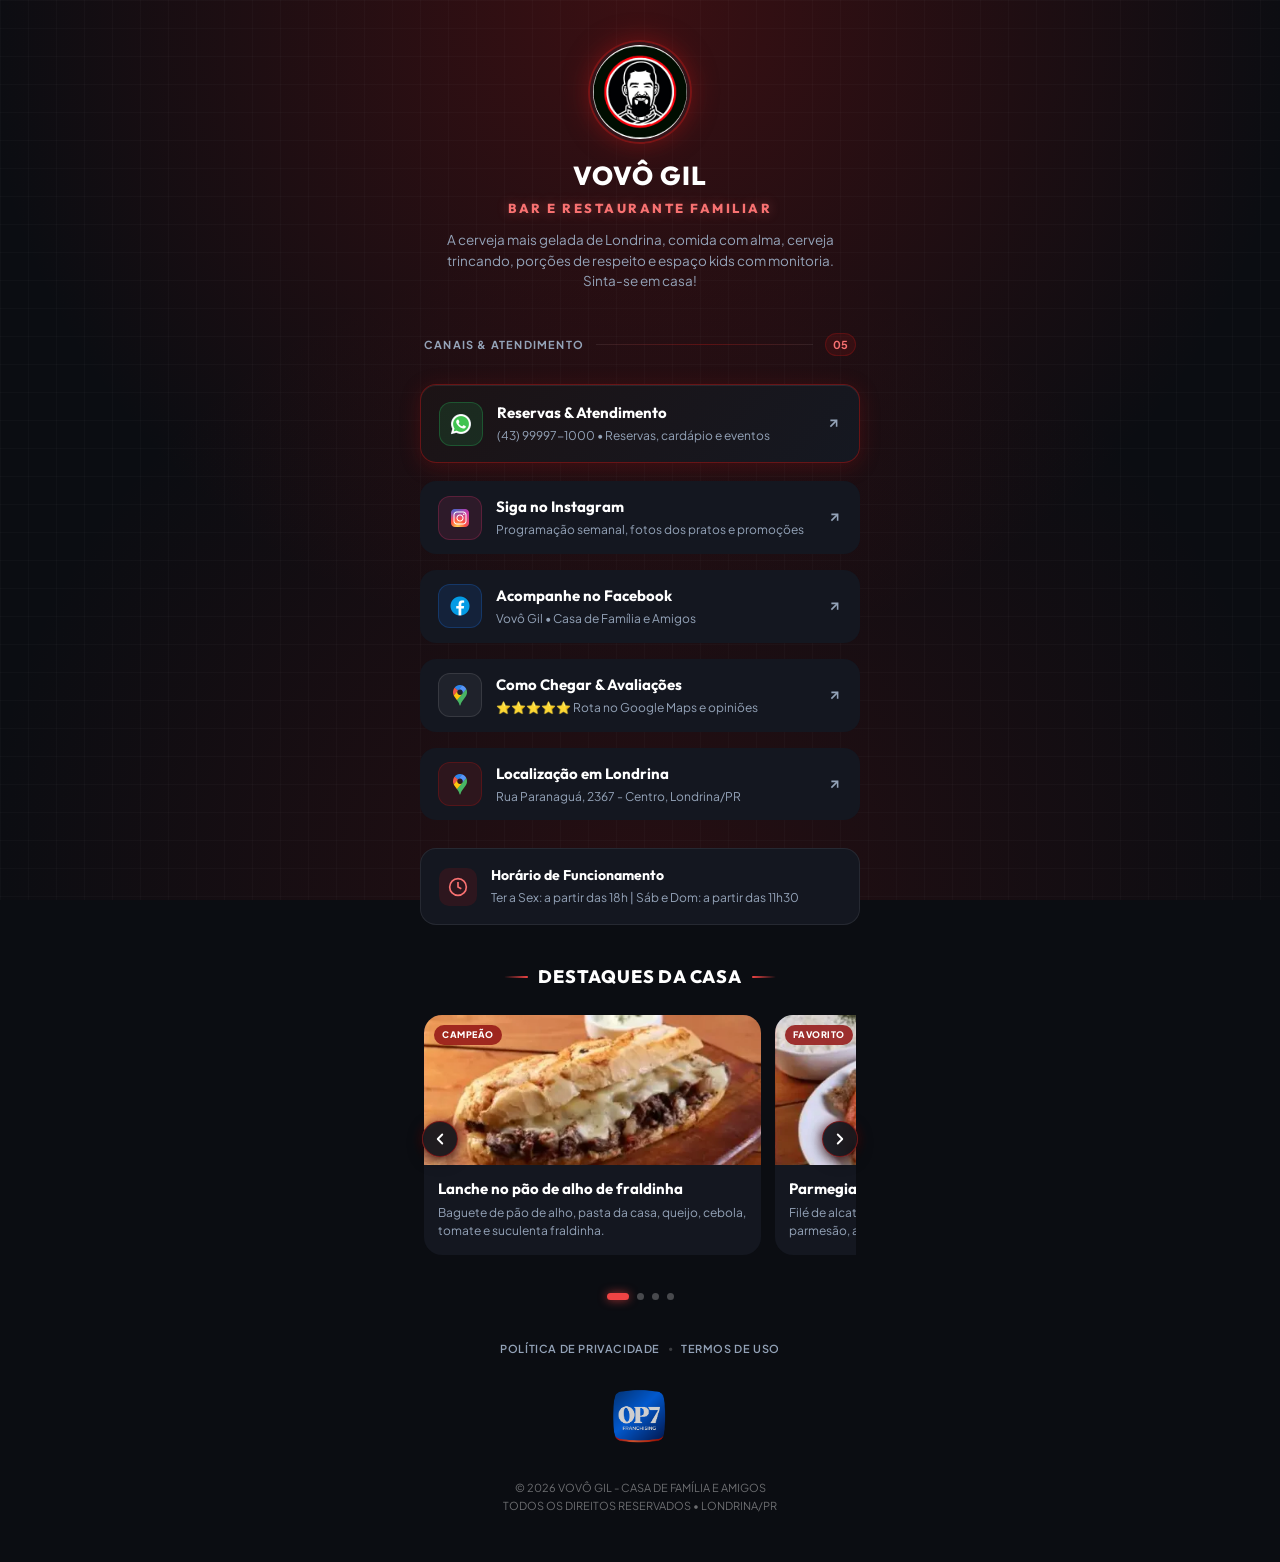
==== commit f8f659c6: "feat: atualiza icones oficiais Icons8 para WhatsApp, Instagram, Facebook e Google Maps" ====
--- a/index.html
+++ b/index.html
@@ -802,9 +802,7 @@
          id="btn-whatsapp-reservas">
         <div class="btn-left-content">
           <div class="icon-box icon-box-wsp" aria-hidden="true">
-            <svg width="22" height="22" viewBox="0 0 448 512" fill="currentColor">
-              <path d="M380.9 97.1C339 55.1 283.2 32 223.9 32c-122.4 0-222 99.6-222 222 0 39.1 10.2 77.3 29.6 111L0 480l117.7-30.9c32.4 17.7 68.9 27 106.1 27h.1c122.3 0 224.1-99.6 224.1-222 0-59.3-25.2-115-67.1-157zm-157 341.6c-33.2 0-65.7-8.9-94-25.7l-6.7-4-69.8 18.3 18.6-68.1-4.4-7c-18.5-29.4-28.2-63.3-28.2-98.2 0-101.7 82.8-184.5 184.6-184.5 49.3 0 95.6 19.2 130.4 54.1 34.8 34.9 56.2 81.2 56.1 130.5 0 101.8-84.9 184.6-186.6 184.6zm101.2-138.2c-5.5-2.8-32.8-16.2-37.9-18-5.1-1.9-8.8-2.8-12.5 2.8-3.7 5.6-14.3 18-17.6 21.8-3.2 3.7-6.5 4.2-12 1.4-32.6-16.3-54-29.1-75.5-66-5.7-9.8 5.7-9.1 16.3-30.3 1.8-3.7.9-6.9-.5-9.7-1.4-2.8-12.5-30.1-17.1-41.2-4.5-10.8-9.1-9.3-12.5-9.5-3.2-.2-6.9-.2-10.6-.2-3.7 0-9.7 1.4-14.8 6.9-5.1 5.6-19.4 19-19.4 46.3 0 27.3 19.9 53.7 22.6 57.4 2.8 3.7 39.1 59.7 94.8 83.8 35.2 15.2 49 16.5 66.6 13.9 10.7-1.6 32.8-13.4 37.4-26.4 4.6-13 4.6-24.1 3.2-26.4-1.3-2.5-5-3.9-10.5-6.6z"/>
-            </svg>
+            <img src="./icons8-whatsapp-color-32.png" alt="WhatsApp" width="24" height="24">
           </div>
           <div class="btn-text-group">
             <span class="btn-title btn-title-vovogil">Reservas & Atendimento</span>
@@ -827,11 +825,7 @@
          id="btn-instagram">
         <div class="btn-left-content">
           <div class="icon-box icon-box-insta" aria-hidden="true">
-            <svg width="22" height="22" viewBox="0 0 24 24" fill="none" stroke="currentColor" stroke-width="2" stroke-linecap="round" stroke-linejoin="round">
-              <rect x="2" y="2" width="20" height="20" rx="5" ry="5"></rect>
-              <path d="M16 11.37A4 4 0 1 1 12.63 8 4 4 0 0 1 16 11.37z"></path>
-              <line x1="17.5" y1="6.5" x2="17.51" y2="6.5"></line>
-            </svg>
+            <img src="./icons8-instagram-fluent-32.png" alt="Instagram" width="24" height="24">
           </div>
           <div class="btn-text-group">
             <span class="btn-title">Siga no Instagram</span>
@@ -854,9 +848,7 @@
          id="btn-facebook">
         <div class="btn-left-content">
           <div class="icon-box icon-box-fb" aria-hidden="true">
-            <svg width="22" height="22" viewBox="0 0 24 24" fill="currentColor">
-              <path d="M24 12.073c0-6.627-5.373-12-12-12s-12 5.373-12 12c0 5.99 4.388 10.954 10.125 11.854v-8.385H7.078v-3.47h3.047V9.43c0-3.007 1.792-4.669 4.533-4.669 1.312 0 2.686.235 2.686.235v2.953H15.83c-1.491 0-1.956.925-1.956 1.874v2.25h3.328l-.532 3.47h-2.796v8.385C19.612 23.027 24 18.062 24 12.073z"/>
-            </svg>
+            <img src="./icons8-facebook-color-32.png" alt="Facebook" width="24" height="24">
           </div>
           <div class="btn-text-group">
             <span class="btn-title">Acompanhe no Facebook</span>
@@ -879,12 +871,7 @@
          id="btn-google-maps">
         <div class="btn-left-content">
           <div class="icon-box icon-box-google" aria-hidden="true">
-            <svg width="22" height="22" viewBox="0 0 24 24">
-              <path fill="#4285F4" d="M23.745 12.27c0-.7-.06-1.4-.19-2.07H12v4.51h6.6c-.29 1.52-1.14 2.82-2.4 3.68v3.05h3.88c2.27-2.09 3.665-5.17 3.665-9.17z"/>
-              <path fill="#34A853" d="M12 24c3.24 0 5.95-1.08 7.93-2.91l-3.88-3.05c-1.08.72-2.45 1.16-4.05 1.16-3.12 0-5.77-2.1-6.72-4.93H1.25v3.15C3.26 21.36 7.33 24 12 24z"/>
-              <path fill="#FBBC05" d="M5.28 14.27c-.25-.72-.38-1.49-.38-2.27s.14-1.55.38-2.27V6.58H1.25C.45 8.18 0 10.03 0 12s.45 3.82 1.25 5.42l4.03-3.15z"/>
-              <path fill="#EA4335" d="M12 4.75c1.77 0 3.35.61 4.6 1.8l3.42-3.42C17.95 1.19 15.24 0 12 0 7.33 0 3.26 2.64 1.25 6.58l4.03 3.15c.95-2.83 3.6-4.98 6.72-4.98z"/>
-            </svg>
+            <img src="./icons8-google-maps-novo-color-32.png" alt="Google Maps" width="24" height="24">
           </div>
           <div class="btn-text-group">
             <span class="btn-title">Como Chegar & Avaliações</span>
@@ -907,10 +894,7 @@
          id="btn-localizacao">
         <div class="btn-left-content">
           <div class="icon-box icon-box-pin" aria-hidden="true">
-            <svg width="22" height="22" viewBox="0 0 24 24" fill="none" stroke="currentColor" stroke-width="2" stroke-linecap="round" stroke-linejoin="round">
-              <path d="M21 10c0 7-9 13-9 13s-9-6-9-13a9 9 0 0 1 18 0z"/>
-              <circle cx="12" cy="10" r="3"/>
-            </svg>
+            <img src="./icons8-google-maps-novo-color-32.png" alt="Localização" width="24" height="24">
           </div>
           <div class="btn-text-group">
             <span class="btn-title">Localização em Londrina</span>
